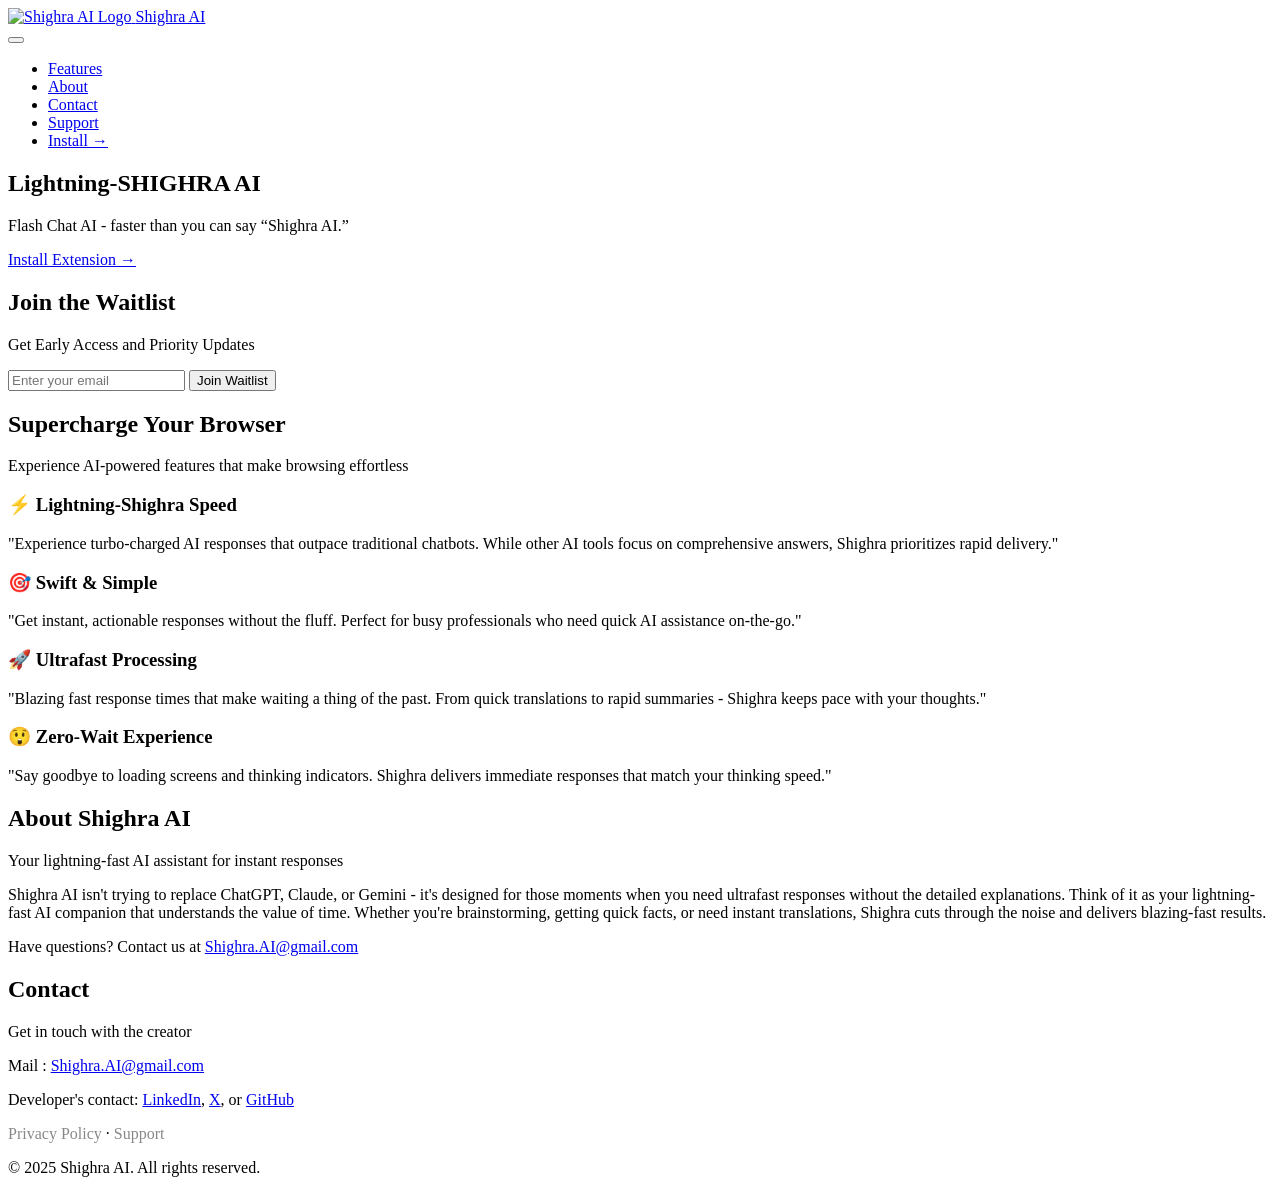
==== index.html @ c5c6eed0 "added support page" ====
<!DOCTYPE html>
<html lang="en">
<head>
    <meta charset="UTF-8">
    <meta name="viewport" content="width=device-width, initial-scale=1.0">
    <title>Shighra AI - Lightning Fast AI Browser Extension | Instant Summaries & Translation</title>
    <meta name="description" content="Get instant AI-powered summaries, translations, and answers while browsing. Shighra AI browser extension responds in 0.1s with 50K+ active users. Install free today!">
    <meta name="keywords" content="shighra, lightning fast AI, Shighra AI, ultrafast AI responses, instant AI replies, quick AI assistant, lightning-shighra, faster than ChatGPT, faster than Claude, faster than Gemini, speed AI chrome extension, rapid AI responses, swift AI tool, blazing fast AI, turbo AI assistant, Make in India AI, Indian AI innovation, make in India, Desi ai">
    <meta name="author" content="Shighra AI">
    <meta name="robots" content="index, follow">
    <link rel="canonical" href="https://kishorjena.github.io/Shighra-AI/">
    
    <!-- Open Graph / Facebook -->
    <meta property="og:type" content="website">
    <meta property="og:url" content="https://kishorjena.github.io/Shighra-AI">
    <meta property="og:title" content="Shighra AI - Lightning Fast AI Browser Extension">
    <meta property="og:description" content="Get instant AI-powered summaries, translations, and answers while browsing. Responds in 0.1s with 50K+ active users.">
    <meta property="og:image" content="https://www.shighraai.com/assets/logo/logo-circle-color-bg.png">
    <meta property="og:image:width" content="1200">
    <meta property="og:image:height" content="630">
    <meta property="og:site_name" content="Shighra AI">
    
    <!-- Twitter -->
    <meta name="twitter:card" content="summary_large_image">
    <meta name="twitter:url" content="https://kishorjena.github.io/Shighra-AI">
    <meta name="twitter:title" content="Shighra AI - Lightning Fast AI Browser Extension">
    <meta name="twitter:description" content="Get instant AI-powered summaries, translations, and answers while browsing. Responds in 0.1s with 50K+ active users.">
    <meta name="twitter:image" content="https://www.shighraai.com/assets/logo/logo-circle-color-bg.png">
    
    <!-- Favicon -->
    <link rel="icon" href="assets/logo-icon/icon48.png" sizes="48x48">
    <link rel="icon" href="assets/logo-icon/icon32.png" sizes="32x32">
    <link rel="icon" href="assets/logo-icon/icon16.png" sizes="16x16">
    <link rel="apple-touch-icon" href="assets/logo-icon/icon180.png">
    
    <!-- Preload and Fonts -->
    <link rel="preconnect" href="https://fonts.googleapis.com">
    <link rel="preconnect" href="https://fonts.gstatic.com" crossorigin>
    <link href="https://fonts.googleapis.com/css2?family=Inter:wght@400;500;600;700;800&display=swap" rel="stylesheet">
    
    <!-- Structured Data -->
    <script type="application/ld+json">
    {
      "@context": "https://schema.org",
      "@type": "SoftwareApplication",
      "name": "Shighra AI",
      "description": "Lightning-fast AI browser extension for instant summaries, translations, and intelligent browsing assistance",
      "applicationCategory": "BrowserExtension",
      "operatingSystem": "Chrome, Firefox, Edge",
      "offers": {
        "@type": "Offer",
        "price": "0",
        "priceCurrency": "INR"
      },
      "aggregateRating": {
        "@type": "AggregateRating",
        "ratingValue": "4.8",
        "ratingCount": "50000"
      },
      "author": {
        "@type": "Person",
        "name": "Kishor Jena",
        "url": "https://github.com/kishorjena"
      }
    }
    </script>
    
    <link rel="stylesheet" href="css/styles.css">
    <script defer src="js/main.js"></script>
    <link rel="sitemap" type="application/xml" title="Sitemap" href="/sitemap.xml">
</head>
<body>
    <header>
        <nav>
            <a href="index.html">
                <div class="logo">
                    <img src="assets/logo/logo-no-pad-white.svg" alt="Shighra AI Logo">
                    <span>Shighra AI</span>
                </div>
            </a>
            <button class="menu-toggle" aria-label="Toggle menu">
                <span></span>
                <span></span>
                <span></span>
            </button>
            <ul class="nav-links">
                <li><a href="#features">Features</a></li>
                <li><a href="#about">About</a></li>
                <li><a href="#contact">Contact</a></li>
                <li><a href="support.html">Support</a></li>
                <li><a href="https://chromewebstore.google.com/detail/shighraai/lefcbcmbhcpplfjbmedcmmgimbgehbia" class="install-button">Install <span>→</span></a></li>
            </ul>
        </nav>
    </header>

    <main>
        <section class="hero">
            <div class="hero-content">
                <h1>Lightning-<span class="accent-text">SHIGHRA</span> AI</h1>
                <p class="hero-subtitle">Flash Chat AI - faster than you can say “Shighra AI.”</p>
                <div class="hero-buttons">
                    <a href="https://chromewebstore.google.com/detail/shighraai/lefcbcmbhcpplfjbmedcmmgimbgehbia" class="cta-button">Install Extension <span class="button-icon">→</span></a>
                    <!-- <a href="#" class="cta-button playground-button"> <span class="button-icon">⚡</span></a> -->
                </div>

            </div>

        </section>

        <section id="waitlist" class="content-section">
            <div class="section-header">
                <h2>Join the Waitlist</h2>
                <p class="section-subtitle">Get Early Access and Priority Updates</p>
            </div>
            <form id="waitlist-form" class="waitlist-form">
                <input type="email" id="email" name="email" placeholder="Enter your email" required>
                <button type="submit" id="submit-button">Join Waitlist</button>
            </form>
            <p id="response-message"></p>
        </section>

        <section id="features" class="content-section">
            <div class="section-header">
                <h2>Supercharge Your Browser</h2>
                <p class="section-subtitle">Experience AI-powered features that make browsing effortless</p>
            </div>
            <div class="features-grid">
                <div class="feature-card">
                    <h3>⚡ Lightning-Shighra Speed</h3>
                    <p>"Experience turbo-charged AI responses that outpace traditional chatbots. While other AI tools focus on comprehensive answers, Shighra prioritizes rapid delivery."</p>
                </div>
                <div class="feature-card">
                    <h3>🎯 Swift & Simple</h3>
                    <p>"Get instant, actionable responses without the fluff. Perfect for busy professionals who need quick AI assistance on-the-go."</p>
                </div>
                <div class="feature-card">
                    <h3>🚀 Ultrafast Processing</h3>
                    <p>"Blazing fast response times that make waiting a thing of the past. From quick translations to rapid summaries - Shighra keeps pace with your thoughts."</p>
                </div>
                <div class="feature-card">
                    <h3>😲 Zero-Wait Experience</h3>
                    <p>"Say goodbye to loading screens and thinking indicators. Shighra delivers immediate responses that match your thinking speed."</p>
                </div>
            </div>
        </section>




        <section id="about" class="content-section">
            <div class="section-header">
                <h2>About Shighra AI</h2>
                <p class="section-subtitle">Your lightning-fast AI assistant for instant responses</p>
            </div>
            <div class="about-content">
                <p>
                    Shighra AI isn't trying to replace ChatGPT, Claude, or Gemini - it's designed for those moments when you need ultrafast responses without the detailed explanations. Think of it as your lightning-fast AI companion that understands the value of time. Whether you're brainstorming, getting quick facts, or need instant translations, Shighra cuts through the noise and delivers blazing-fast results.
                </p>
                <p>Have questions? Contact us at <a href="mailto:Shighra.AI@gmail.com">Shighra.AI@gmail.com</a></p> 
            </div>
        </section>

        <section id="contact" class="content-section">
            <div class="section-header">
                <h2>Contact</h2>
                <p class="section-subtitle">Get in touch with the creator</p>
            </div>
            
            
            <div class="developer-links">
                <p>Mail : <a href="mailto:Shighra.AI@gmail.com">Shighra.AI@gmail.com</a></p> 
                <p>Developer's contact: 
                    <a href="https://www.linkedin.com/in/kishorjena" target="_blank" rel="noopener noreferrer">LinkedIn</a>, 
                    <a href="https://x.com/kishorjena01" target="_blank" rel="noopener noreferrer">X</a>, or 
                    <a href="https://github.com/kishorjena" target="_blank" rel="noopener noreferrer">GitHub</a>
                </p>
            </div>
        </section>
    </main>

    <footer>
        <a href="privacy.html" style="text-decoration: none; color: #888;">Privacy Policy</a> · <a href="support.html" style="text-decoration: none; color: #888;">Support</a>
        <p>&copy; 2025 Shighra AI. All rights reserved.</p>
    </footer>
</body>
</html>
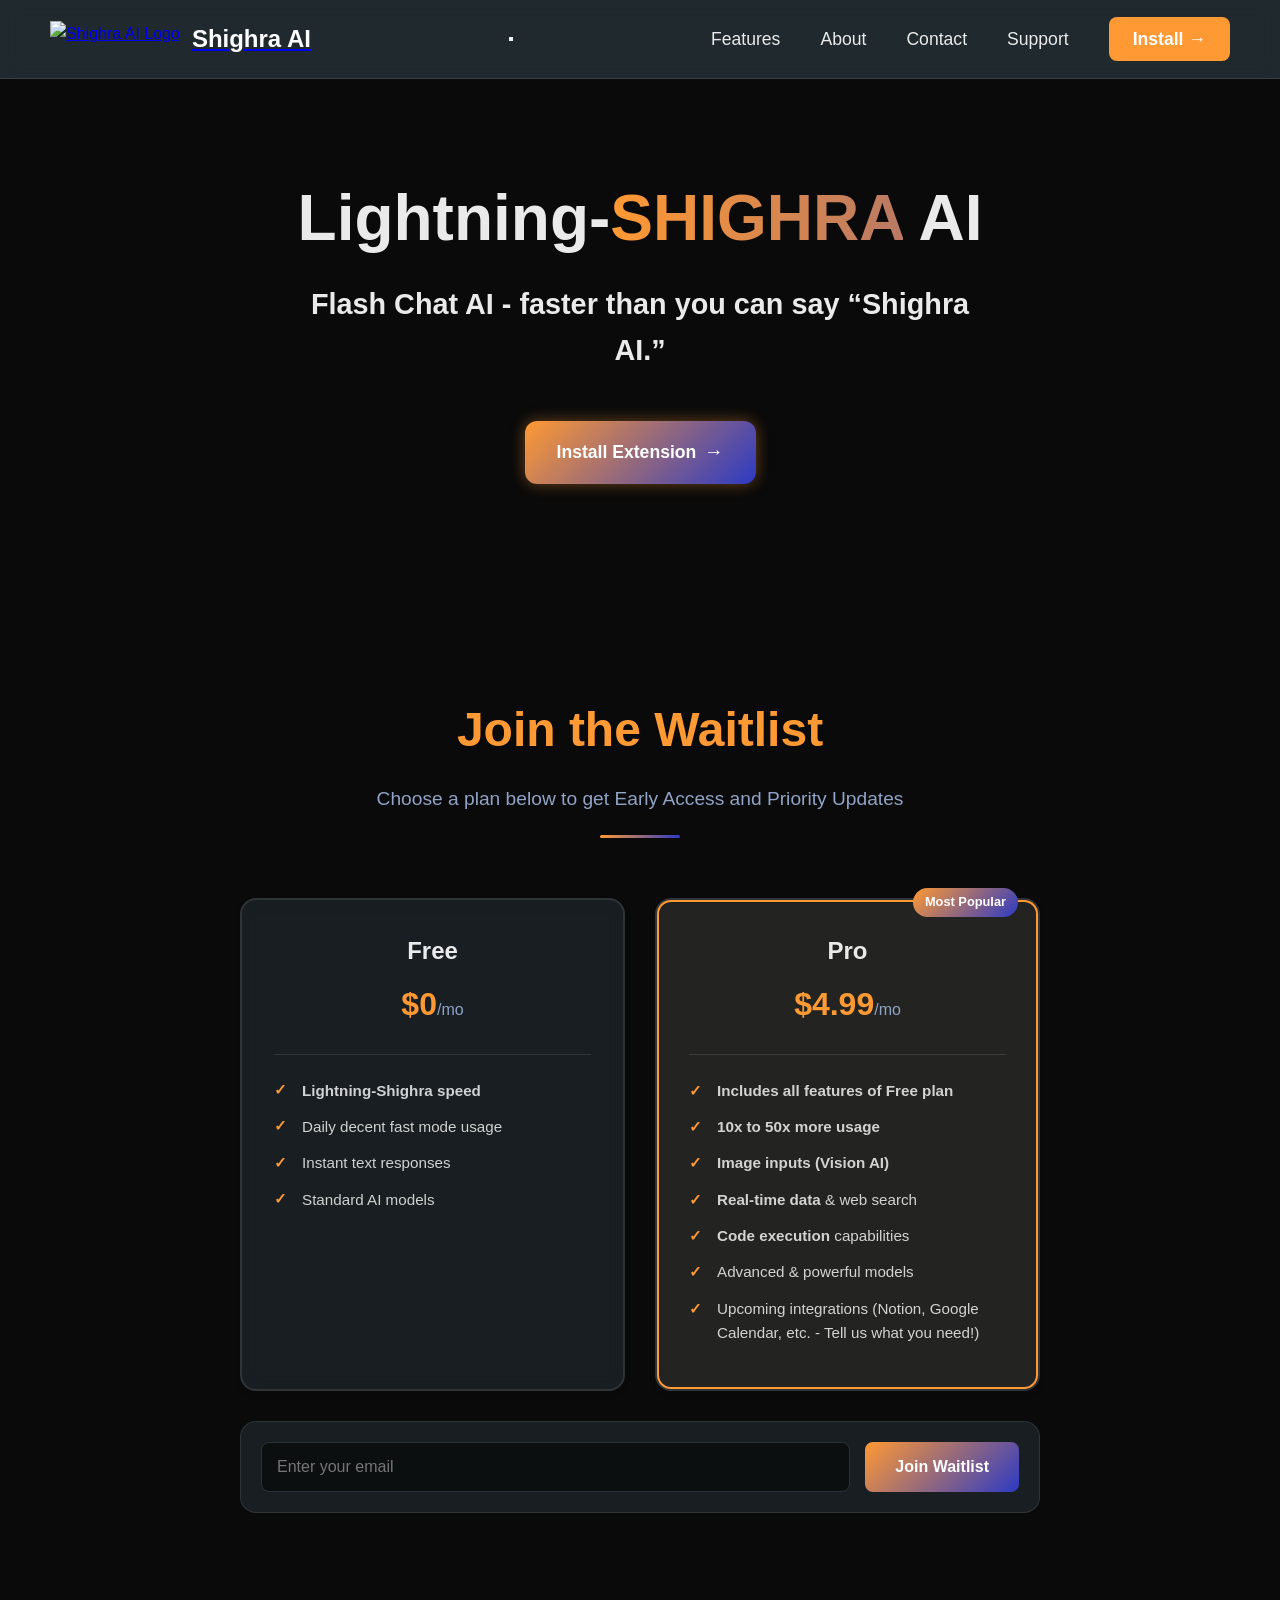
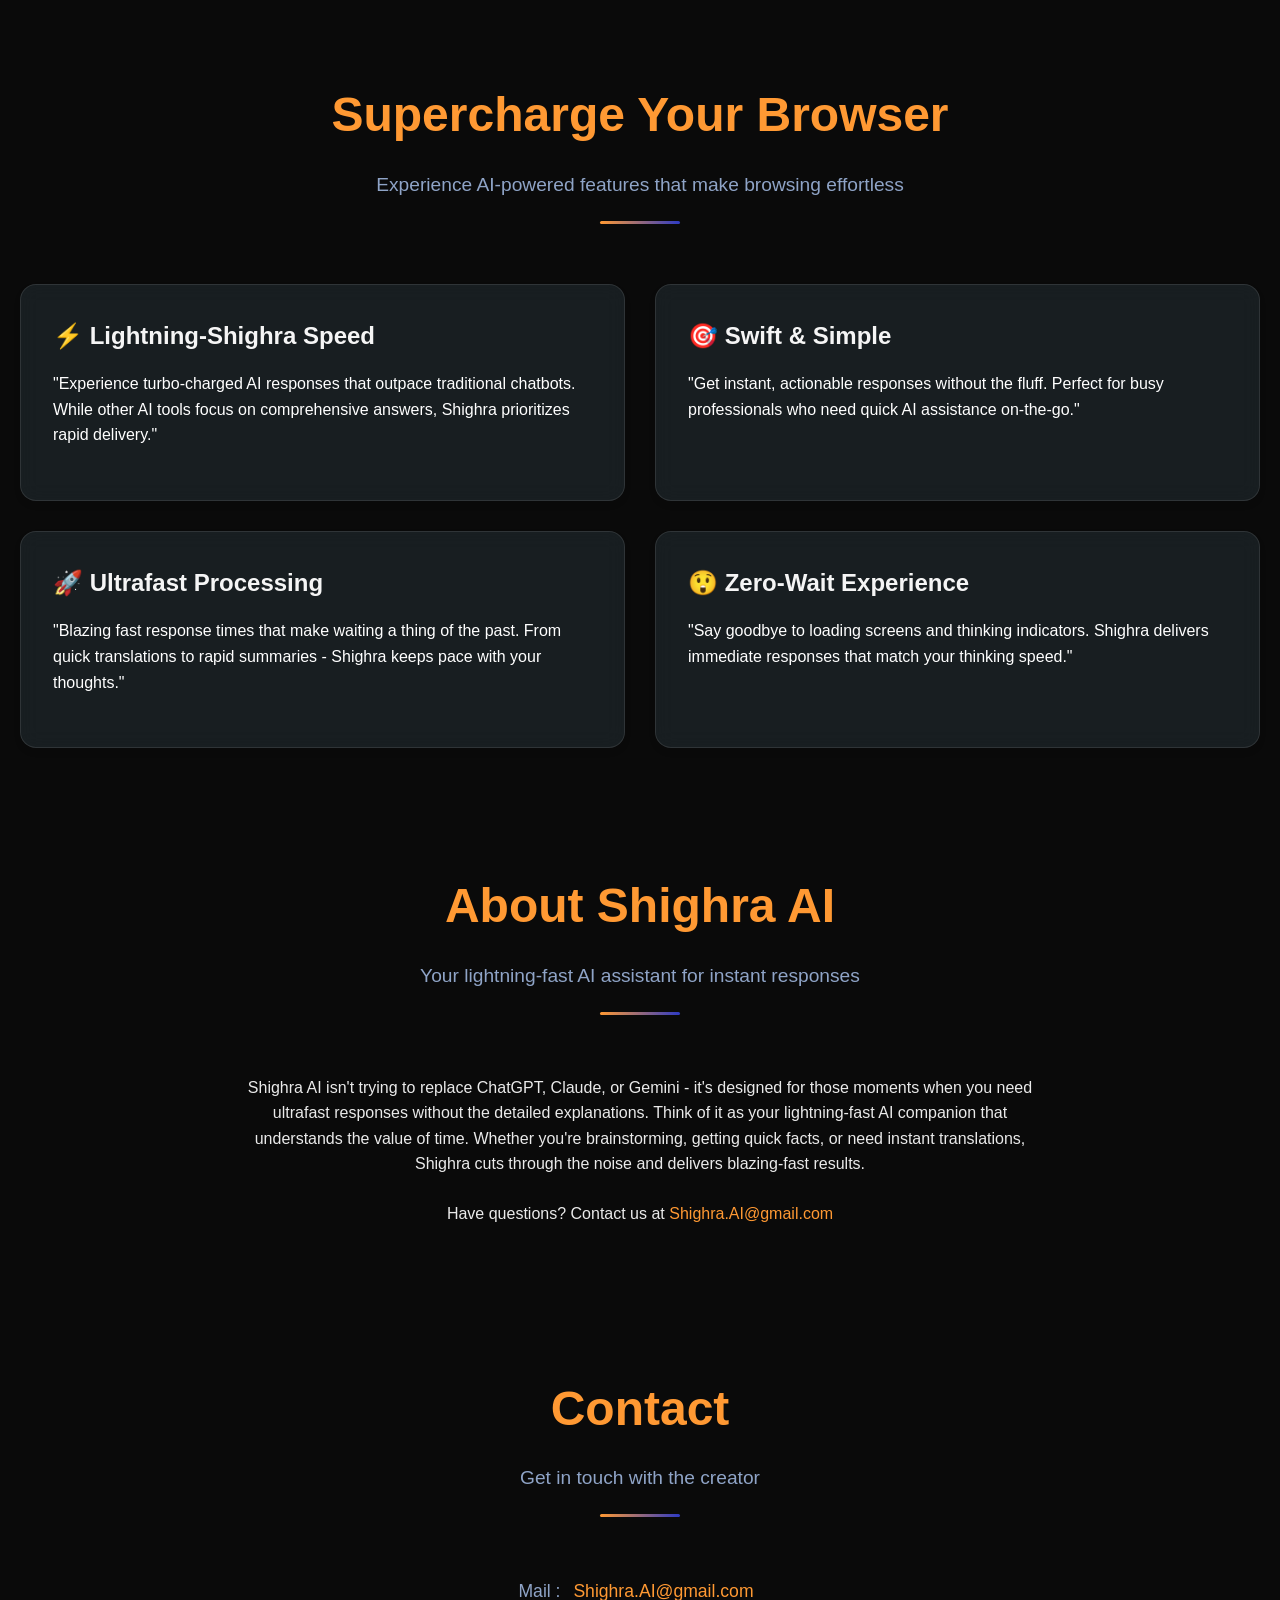
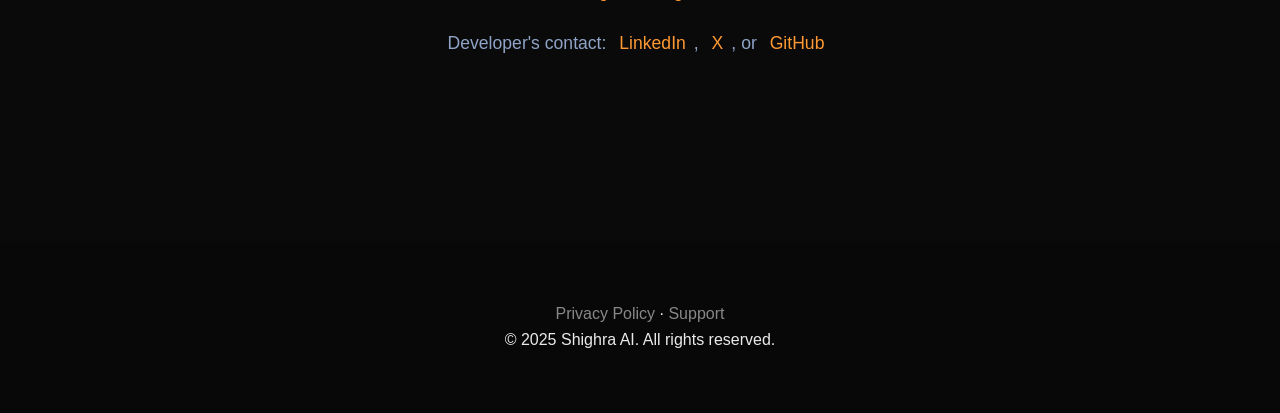
==== commit c031fbd0: "added plans" ====
--- a/index.html
+++ b/index.html
@@ -1,43 +1,48 @@
 <!DOCTYPE html>
 <html lang="en">
+
 <head>
     <meta charset="UTF-8">
     <meta name="viewport" content="width=device-width, initial-scale=1.0">
     <title>Shighra AI - Lightning Fast AI Browser Extension | Instant Summaries & Translation</title>
-    <meta name="description" content="Get instant AI-powered summaries, translations, and answers while browsing. Shighra AI browser extension responds in 0.1s with 50K+ active users. Install free today!">
-    <meta name="keywords" content="shighra, lightning fast AI, Shighra AI, ultrafast AI responses, instant AI replies, quick AI assistant, lightning-shighra, faster than ChatGPT, faster than Claude, faster than Gemini, speed AI chrome extension, rapid AI responses, swift AI tool, blazing fast AI, turbo AI assistant, Make in India AI, Indian AI innovation, make in India, Desi ai">
+    <meta name="description"
+        content="Get instant AI-powered summaries, translations, and answers while browsing. Shighra AI browser extension responds in 0.1s with 50K+ active users. Install free today!">
+    <meta name="keywords"
+        content="shighra, lightning fast AI, Shighra AI, ultrafast AI responses, instant AI replies, quick AI assistant, lightning-shighra, faster than ChatGPT, faster than Claude, faster than Gemini, speed AI chrome extension, rapid AI responses, swift AI tool, blazing fast AI, turbo AI assistant, Make in India AI, Indian AI innovation, make in India, Desi ai">
     <meta name="author" content="Shighra AI">
     <meta name="robots" content="index, follow">
-    <link rel="canonical" href="https://kishorjena.github.io/Shighra-AI/">
-    
+    <link rel="canonical" href="https://shighraai.github.io/">
+
     <!-- Open Graph / Facebook -->
     <meta property="og:type" content="website">
-    <meta property="og:url" content="https://kishorjena.github.io/Shighra-AI">
+    <meta property="og:url" content="https://shighraai.github.io">
     <meta property="og:title" content="Shighra AI - Lightning Fast AI Browser Extension">
-    <meta property="og:description" content="Get instant AI-powered summaries, translations, and answers while browsing. Responds in 0.1s with 50K+ active users.">
+    <meta property="og:description"
+        content="Get instant AI-powered summaries, translations, and answers while browsing. Responds in 0.1s with 50K+ active users.">
     <meta property="og:image" content="https://www.shighraai.com/assets/logo/logo-circle-color-bg.png">
     <meta property="og:image:width" content="1200">
     <meta property="og:image:height" content="630">
     <meta property="og:site_name" content="Shighra AI">
-    
+
     <!-- Twitter -->
     <meta name="twitter:card" content="summary_large_image">
-    <meta name="twitter:url" content="https://kishorjena.github.io/Shighra-AI">
+    <meta name="twitter:url" content="https://shighraai.github.io">
     <meta name="twitter:title" content="Shighra AI - Lightning Fast AI Browser Extension">
-    <meta name="twitter:description" content="Get instant AI-powered summaries, translations, and answers while browsing. Responds in 0.1s with 50K+ active users.">
+    <meta name="twitter:description"
+        content="Get instant AI-powered summaries, translations, and answers while browsing. Responds in 0.1s with 50K+ active users.">
     <meta name="twitter:image" content="https://www.shighraai.com/assets/logo/logo-circle-color-bg.png">
-    
+
     <!-- Favicon -->
     <link rel="icon" href="assets/logo-icon/icon48.png" sizes="48x48">
     <link rel="icon" href="assets/logo-icon/icon32.png" sizes="32x32">
     <link rel="icon" href="assets/logo-icon/icon16.png" sizes="16x16">
     <link rel="apple-touch-icon" href="assets/logo-icon/icon180.png">
-    
+
     <!-- Preload and Fonts -->
     <link rel="preconnect" href="https://fonts.googleapis.com">
     <link rel="preconnect" href="https://fonts.gstatic.com" crossorigin>
     <link href="https://fonts.googleapis.com/css2?family=Inter:wght@400;500;600;700;800&display=swap" rel="stylesheet">
-    
+
     <!-- Structured Data -->
     <script type="application/ld+json">
     {
@@ -64,11 +69,12 @@
       }
     }
     </script>
-    
+
     <link rel="stylesheet" href="css/styles.css">
     <script defer src="js/main.js"></script>
     <link rel="sitemap" type="application/xml" title="Sitemap" href="/sitemap.xml">
 </head>
+
 <body>
     <header>
         <nav>
@@ -88,7 +94,8 @@
                 <li><a href="#about">About</a></li>
                 <li><a href="#contact">Contact</a></li>
                 <li><a href="support.html">Support</a></li>
-                <li><a href="https://chromewebstore.google.com/detail/shighraai/lefcbcmbhcpplfjbmedcmmgimbgehbia" class="install-button">Install <span>→</span></a></li>
+                <li><a href="https://chromewebstore.google.com/detail/shighraai/lefcbcmbhcpplfjbmedcmmgimbgehbia"
+                        class="install-button">Install <span>→</span></a></li>
             </ul>
         </nav>
     </header>
@@ -99,7 +106,8 @@
                 <h1>Lightning-<span class="accent-text">SHIGHRA</span> AI</h1>
                 <p class="hero-subtitle">Flash Chat AI - faster than you can say “Shighra AI.”</p>
                 <div class="hero-buttons">
-                    <a href="https://chromewebstore.google.com/detail/shighraai/lefcbcmbhcpplfjbmedcmmgimbgehbia" class="cta-button">Install Extension <span class="button-icon">→</span></a>
+                    <a href="https://chromewebstore.google.com/detail/shighraai/lefcbcmbhcpplfjbmedcmmgimbgehbia"
+                        class="cta-button">Install Extension <span class="button-icon">→</span></a>
                     <!-- <a href="#" class="cta-button playground-button"> <span class="button-icon">⚡</span></a> -->
                 </div>
 
@@ -110,11 +118,54 @@
         <section id="waitlist" class="content-section">
             <div class="section-header">
                 <h2>Join the Waitlist</h2>
-                <p class="section-subtitle">Get Early Access and Priority Updates</p>
-            </div>
-            <form id="waitlist-form" class="waitlist-form">
-                <input type="email" id="email" name="email" placeholder="Enter your email" required>
-                <button type="submit" id="submit-button">Join Waitlist</button>
+                <p class="section-subtitle">Choose a plan below to get Early Access and Priority Updates</p>
+            </div>
+
+            <form id="waitlist-form" class="waitlist-form-container">
+                <div class="plans-grid">
+                    <!-- Free Plan -->
+                    <label class="plan-card">
+                        <input type="radio" name="plan" value="Free" required>
+                        <div class="plan-content">
+                            <div class="plan-header">
+                                <h3>Free</h3>
+                                <div class="plan-price">$0<span>/mo</span></div>
+                            </div>
+                            <ul class="plan-features">
+                                <li><strong>Lightning-Shighra speed</strong></li>
+                                <li>Daily decent fast mode usage</li>
+                                <li>Instant text responses</li>
+                                <li>Standard AI models</li>
+                            </ul>
+                        </div>
+                    </label>
+
+                    <!-- Pro Plan -->
+                    <label class="plan-card pro-plan">
+                        <div class="plan-badge">Most Popular</div>
+                        <input type="radio" name="plan" value="Pro" required checked>
+                        <div class="plan-content">
+                            <div class="plan-header">
+                                <h3>Pro</h3>
+                                <div class="plan-price">$4.99<span>/mo</span></div>
+                            </div>
+                            <ul class="plan-features">
+                                <li><strong>Includes all features of Free plan</strong></li>
+                                <li><strong>10x to 50x more usage</strong></li>
+                                <li><strong>Image inputs (Vision AI)</strong></li>
+                                <li><strong>Real-time data</strong> & web search</li>
+                                <li><strong>Code execution</strong> capabilities</li>
+                                <li>Advanced & powerful models</li>
+                                <li>Upcoming integrations (Notion, Google Calendar, etc. - Tell us what you need!)</li>
+                            </ul>
+                        </div>
+                    </label>
+                </div>
+
+                <div class="waitlist-input-group">
+                    <input type="email" id="email" name="email" placeholder="Enter your email" required>
+                    <button type="submit" id="submit-button">Join Waitlist</button>
+                </div>
             </form>
             <p id="response-message"></p>
         </section>
@@ -127,19 +178,23 @@
             <div class="features-grid">
                 <div class="feature-card">
                     <h3>⚡ Lightning-Shighra Speed</h3>
-                    <p>"Experience turbo-charged AI responses that outpace traditional chatbots. While other AI tools focus on comprehensive answers, Shighra prioritizes rapid delivery."</p>
+                    <p>"Experience turbo-charged AI responses that outpace traditional chatbots. While other AI tools
+                        focus on comprehensive answers, Shighra prioritizes rapid delivery."</p>
                 </div>
                 <div class="feature-card">
                     <h3>🎯 Swift & Simple</h3>
-                    <p>"Get instant, actionable responses without the fluff. Perfect for busy professionals who need quick AI assistance on-the-go."</p>
+                    <p>"Get instant, actionable responses without the fluff. Perfect for busy professionals who need
+                        quick AI assistance on-the-go."</p>
                 </div>
                 <div class="feature-card">
                     <h3>🚀 Ultrafast Processing</h3>
-                    <p>"Blazing fast response times that make waiting a thing of the past. From quick translations to rapid summaries - Shighra keeps pace with your thoughts."</p>
+                    <p>"Blazing fast response times that make waiting a thing of the past. From quick translations to
+                        rapid summaries - Shighra keeps pace with your thoughts."</p>
                 </div>
                 <div class="feature-card">
                     <h3>😲 Zero-Wait Experience</h3>
-                    <p>"Say goodbye to loading screens and thinking indicators. Shighra delivers immediate responses that match your thinking speed."</p>
+                    <p>"Say goodbye to loading screens and thinking indicators. Shighra delivers immediate responses
+                        that match your thinking speed."</p>
                 </div>
             </div>
         </section>
@@ -154,9 +209,12 @@
             </div>
             <div class="about-content">
                 <p>
-                    Shighra AI isn't trying to replace ChatGPT, Claude, or Gemini - it's designed for those moments when you need ultrafast responses without the detailed explanations. Think of it as your lightning-fast AI companion that understands the value of time. Whether you're brainstorming, getting quick facts, or need instant translations, Shighra cuts through the noise and delivers blazing-fast results.
+                    Shighra AI isn't trying to replace ChatGPT, Claude, or Gemini - it's designed for those moments when
+                    you need ultrafast responses without the detailed explanations. Think of it as your lightning-fast
+                    AI companion that understands the value of time. Whether you're brainstorming, getting quick facts,
+                    or need instant translations, Shighra cuts through the noise and delivers blazing-fast results.
                 </p>
-                <p>Have questions? Contact us at <a href="mailto:Shighra.AI@gmail.com">Shighra.AI@gmail.com</a></p> 
+                <p>Have questions? Contact us at <a href="mailto:Shighra.AI@gmail.com">Shighra.AI@gmail.com</a></p>
             </div>
         </section>
 
@@ -165,13 +223,14 @@
                 <h2>Contact</h2>
                 <p class="section-subtitle">Get in touch with the creator</p>
             </div>
-            
-            
+
+
             <div class="developer-links">
-                <p>Mail : <a href="mailto:Shighra.AI@gmail.com">Shighra.AI@gmail.com</a></p> 
-                <p>Developer's contact: 
-                    <a href="https://www.linkedin.com/in/kishorjena" target="_blank" rel="noopener noreferrer">LinkedIn</a>, 
-                    <a href="https://x.com/kishorjena01" target="_blank" rel="noopener noreferrer">X</a>, or 
+                <p>Mail : <a href="mailto:Shighra.AI@gmail.com">Shighra.AI@gmail.com</a></p>
+                <p>Developer's contact:
+                    <a href="https://www.linkedin.com/in/kishorjena" target="_blank"
+                        rel="noopener noreferrer">LinkedIn</a>,
+                    <a href="https://x.com/kishorjena01" target="_blank" rel="noopener noreferrer">X</a>, or
                     <a href="https://github.com/kishorjena" target="_blank" rel="noopener noreferrer">GitHub</a>
                 </p>
             </div>
@@ -179,9 +238,10 @@
     </main>
 
     <footer>
-        <a href="privacy.html" style="text-decoration: none; color: #888;">Privacy Policy</a> · <a href="support.html" style="text-decoration: none; color: #888;">Support</a>
+        <a href="privacy.html" style="text-decoration: none; color: #888;">Privacy Policy</a> · <a href="support.html"
+            style="text-decoration: none; color: #888;">Support</a>
         <p>&copy; 2025 Shighra AI. All rights reserved.</p>
     </footer>
 </body>
-</html>
-
+
+</html>
--- a/css/styles.css
+++ b/css/styles.css
@@ -0,0 +1,748 @@
+:root {
+    --primary: #FF9933;
+    --background: #0A0A0A;
+    --surface: #263238;
+    --text: #EAEAEA;
+    --secondary: #8FA4C7;
+    --accent-dawn: #647693;
+    --accent-mist: #2d3ac4;
+    --black: #000000;
+    --white: #FFFFFF;
+    --card-bg: rgba(38, 50, 56, 0.5);
+}
+
+* {
+    box-sizing: border-box;
+    margin: 0;
+    padding: 0;
+}
+
+html {
+    scroll-behavior: smooth;
+}
+
+body {
+    background-color: var(--background);
+    color: var(--text);
+    font-family: 'Inter', -apple-system, BlinkMacSystemFont, 'Segoe UI', Roboto, sans-serif;
+    margin: 0;
+    padding-top: 80px;
+    line-height: 1.6;
+}
+
+header {
+    position: fixed;
+    top: 0;
+    left: 0;
+    width: 100%;
+    padding: 20px 50px;
+    background-color: rgba(38, 50, 56, 0.8);
+    backdrop-filter: blur(10px);
+    z-index: 1000;
+    border-bottom: 1px solid rgba(255, 255, 255, 0.1);
+}
+
+nav {
+    display: flex;
+    justify-content: space-between;
+    align-items: center;
+    max-width: 1400px;
+    margin: 0 auto;
+}
+
+.logo {
+    display: flex;
+    align-items: center;
+    gap: 12px;
+}
+
+.logo img {
+    height: 36px;
+    transition: transform 0.3s ease;
+}
+
+.logo:hover img {
+    transform: scale(1.05);
+}
+
+.logo span {
+    font-size: 1.5rem;
+    font-weight: 700;
+    color: var(--white);
+}
+
+.nav-links {
+    list-style: none;
+    display: flex;
+    gap: 40px;
+    align-items: center;
+}
+
+.nav-links a {
+    color: var(--text);
+    text-decoration: none;
+    font-weight: 500;
+    transition: color 0.3s ease;
+    font-size: 1.1rem;
+}
+
+.nav-links a:hover {
+    color: var(--primary);
+}
+
+.install-button {
+    background: var(--primary);
+    padding: 12px 24px;
+    border-radius: 8px;
+    color: var(--white) !important;
+    font-weight: 600 !important;
+    transition: transform 0.3s ease !important;
+}
+
+.install-button:hover {
+    transform: translateY(-2px);
+}
+
+main {
+    min-height: 100vh;
+}
+
+.hero {
+    max-width: 1000px;
+    margin: 0 auto;
+    padding: 100px 20px;
+    display: flex;
+    flex-direction: column;
+    align-items: center;
+    gap: 60px;
+}
+
+.hero-content {
+    text-align: center;
+    display: flex;
+    flex-direction: column;
+    align-items: center;
+}
+
+.hero h1 {
+    font-size: 4rem;
+    font-weight: 800;
+    line-height: 1.2;
+    margin-bottom: 24px;
+}
+
+.accent-text {
+    background: linear-gradient(270deg, var(--primary), var(--accent-mist), var(--primary));
+    background-size: 600% 600%;
+    -webkit-background-clip: text;
+    background-clip: text;
+    -webkit-text-fill-color: transparent;
+    animation: gradientShift 6s ease infinite;
+}
+
+@keyframes gradientShift {
+    0% {
+        background-position: 0% 50%;
+    }
+
+    50% {
+        background-position: 100% 50%;
+    }
+
+    100% {
+        background-position: 0% 50%;
+    }
+}
+
+.hero-subtitle {
+    font-size: 1.8rem;
+    margin-bottom: 48px;
+    color: var(--text);
+    font-weight: 600;
+    max-width: 700px;
+}
+
+.hero-buttons {
+    display: flex;
+    gap: 20px;
+    margin-bottom: 48px;
+    justify-content: center;
+}
+
+.cta-button {
+    background: linear-gradient(135deg, var(--primary), var(--accent-mist));
+    color: var(--white);
+    padding: 16px 32px;
+    text-decoration: none;
+    border-radius: 12px;
+    font-weight: 600;
+    font-size: 1.1rem;
+    transition: transform 0.3s ease, box-shadow 0.3s ease;
+    display: inline-flex;
+    align-items: center;
+    gap: 8px;
+    box-shadow: 0 0 15px rgba(255, 153, 51, 0.4);
+}
+
+.button-icon {
+    font-size: 1.2rem;
+}
+
+.playground-button {
+    background: transparent;
+    border: 2px solid var(--primary);
+    color: var(--primary);
+}
+
+.cta-button:hover {
+    transform: translateY(-3px) scale(1.03);
+    box-shadow: 0 0 25px rgba(255, 153, 51, 0.6);
+}
+
+.hero-stats {
+    display: grid;
+    grid-template-columns: repeat(3, 1fr);
+    gap: 30px;
+}
+
+.stat {
+    display: flex;
+    flex-direction: column;
+    gap: 8px;
+}
+
+.stat-number {
+    font-size: 2rem;
+    font-weight: 700;
+    color: var(--primary);
+}
+
+.stat-label {
+    font-size: 1rem;
+    color: var(--secondary);
+}
+
+.hero-image {
+    position: relative;
+}
+
+.hero-image {
+    /* Placeholder styles for future image/gif */
+    width: 100%;
+    max-width: 800px;
+    margin: 0 auto;
+    min-height: 200px;
+    display: flex;
+    align-items: center;
+    justify-content: center;
+}
+
+.content-section {
+    padding: 60px 20px;
+    max-width: 1400px;
+    margin: 0 auto;
+}
+
+.section-header {
+    text-align: center;
+    margin-bottom: 60px;
+    position: relative;
+}
+
+.section-header::after {
+    content: '';
+    display: block;
+    width: 80px;
+    height: 3px;
+    margin: 20px auto 0;
+    background: linear-gradient(90deg, var(--primary), var(--accent-mist));
+    border-radius: 3px;
+}
+
+.section-header h2 {
+    font-size: 3rem;
+    font-weight: 700;
+    margin-bottom: 16px;
+    color: var(--primary);
+}
+
+.section-subtitle {
+    font-size: 1.2rem;
+    color: var(--secondary);
+    max-width: 600px;
+    margin: 0 auto;
+}
+
+.features-grid {
+    display: grid;
+    grid-template-columns: repeat(auto-fit, minmax(300px, 1fr));
+    gap: 30px;
+}
+
+@media (min-width: 768px) {
+    .features-grid {
+        grid-template-columns: repeat(2, 1fr);
+    }
+}
+
+.feature-card {
+    background: var(--card-bg);
+    padding: 32px;
+    border-radius: 16px;
+    border: 1px solid rgba(255, 255, 255, 0.1);
+    transition: transform 0.4s ease, box-shadow 0.4s ease;
+    position: relative;
+    overflow: hidden;
+    box-shadow: 0 4px 6px rgba(0, 0, 0, 0.1);
+    backdrop-filter: blur(10px);
+}
+
+.feature-card::before {
+    content: '';
+    position: absolute;
+    top: 0;
+    left: 0;
+    right: 0;
+    height: 1px;
+    background: linear-gradient(90deg, transparent, var(--primary), transparent);
+    opacity: 0;
+    transition: opacity 0.3s ease;
+}
+
+.feature-card:hover {
+    transform: translateY(-5px) rotate3d(1, 1, 0, 3deg);
+    box-shadow: 0 8px 30px rgba(0, 0, 0, 0.2);
+}
+
+.feature-card:hover::before {
+    opacity: 1;
+}
+
+.feature-card h3 {
+    font-size: 1.5rem;
+    margin-bottom: 16px;
+    color: #F5F5F5;
+}
+
+.feature-card p {
+    color: #FFFFFF;
+    margin-bottom: 20px;
+    line-height: 1.6;
+}
+
+.about-content {
+    max-width: 800px;
+    margin: 0 auto;
+    text-align: center;
+}
+
+.about-content p {
+    margin-bottom: 24px;
+}
+
+.about-content a {
+    color: var(--primary);
+    text-decoration: none;
+    transition: color 0.3s ease;
+}
+
+.about-content a:hover {
+    color: var(--accent-mist);
+}
+
+.developer-links {
+    max-width: 800px;
+    margin: 0 auto;
+    text-align: center;
+}
+
+.developer-links p {
+    margin-bottom: 24px;
+    font-size: 1.1rem;
+    color: var(--secondary);
+}
+
+.developer-links a {
+    color: var(--primary);
+    text-decoration: none;
+    transition: color 0.3s ease;
+    margin: 0 8px;
+}
+
+.developer-links a:hover {
+    text-decoration: underline;
+    color: var(--white);
+}
+
+footer {
+    padding: 60px 20px;
+    text-align: center;
+    background: rgba(0, 0, 0, 0.2);
+    margin-top: 100px;
+}
+
+.social-links {
+    display: flex;
+    justify-content: center;
+    gap: 20px;
+    margin-bottom: 24px;
+}
+
+.social-links a {
+    display: flex;
+    align-items: center;
+    justify-content: center;
+    width: 40px;
+    height: 40px;
+    background: var(--card-bg);
+    border-radius: 50%;
+    transition: transform 0.3s ease;
+}
+
+.social-links img {
+    height: 20px;
+    width: 20px;
+    filter: brightness(0) invert(1);
+    opacity: 0.8;
+}
+
+.social-links a:hover {
+    transform: translateY(-3px);
+}
+
+/* Newbie Features Section */
+.newbie-features {
+    margin-top: 80px;
+}
+
+.newbie-features .section-header {
+    margin-bottom: 40px;
+}
+
+.newbie-features .section-header h3 {
+    font-size: 2.2rem;
+    font-weight: 700;
+    margin-bottom: 16px;
+    background: linear-gradient(135deg, var(--primary), var(--accent-mist));
+    -webkit-background-clip: text;
+    background-clip: text;
+    -webkit-text-fill-color: transparent;
+}
+
+.newbie-features-grid {
+    display: grid;
+    grid-template-columns: repeat(auto-fit, minmax(250px, 1fr));
+    gap: 25px;
+}
+
+.newbie-features .feature-card {
+    padding: 24px;
+}
+
+.newbie-features .feature-card h4 {
+    font-size: 1.3rem;
+    margin-bottom: 12px;
+    color: var(--primary);
+}
+
+.newbie-features .feature-card p {
+    font-size: 0.95rem;
+    color: var(--text);
+    opacity: 0.9;
+}
+
+/* Responsive Design */
+@media (max-width: 1024px) {
+    .hero h1 {
+        font-size: 3rem;
+    }
+}
+
+@media (max-width: 768px) {
+    header {
+        padding: 20px;
+    }
+
+    .nav-links {
+        display: none;
+        position: fixed;
+        top: 80px;
+        left: 0;
+        width: 100%;
+        background: var(--surface);
+        padding: 20px;
+        flex-direction: column;
+        gap: 20px;
+        border-bottom: 1px solid rgba(255, 255, 255, 0.1);
+    }
+
+    .nav-links.active {
+        display: flex;
+    }
+
+    .menu-toggle {
+        display: block;
+        background: none;
+        border: none;
+        cursor: pointer;
+        padding: 10px;
+        z-index: 1000;
+    }
+
+    .menu-toggle span {
+        display: block;
+        width: 25px;
+        height: 2px;
+        background-color: var(--white);
+        margin: 5px 0;
+        transition: all 0.3s ease;
+    }
+
+    .menu-toggle.active span:nth-child(1) {
+        transform: rotate(45deg) translate(5px, 5px);
+    }
+
+    .menu-toggle.active span:nth-child(2) {
+        opacity: 0;
+    }
+
+    .menu-toggle.active span:nth-child(3) {
+        transform: rotate(-45deg) translate(7px, -7px);
+    }
+
+    .hero h1 {
+        font-size: 2.5rem;
+    }
+
+    .hero-subtitle {
+        font-size: 1.4rem;
+    }
+
+    .hero-buttons {
+        flex-direction: column;
+    }
+
+    .section-header h2 {
+        font-size: 2.5rem;
+    }
+
+    .newbie-features .section-header h3 {
+        font-size: 1.8rem;
+    }
+
+    .newbie-features-grid {
+        grid-template-columns: 1fr;
+    }
+}
+
+/* Reveal Animations */
+.feature-card,
+.hero-content,
+.section-header {
+    opacity: 0;
+    transform: translateY(20px);
+    transition: opacity 0.6s ease, transform 0.6s ease;
+}
+
+.feature-card.revealed,
+.hero-content.revealed,
+.section-header.revealed {
+    opacity: 1;
+    transform: translateY(0);
+}
+
+.feature-card:nth-child(1).revealed {
+    transition-delay: 0.1s;
+}
+
+.feature-card:nth-child(2).revealed {
+    transition-delay: 0.3s;
+}
+
+.feature-card:nth-child(3).revealed {
+    transition-delay: 0.5s;
+}
+
+/* Loading animation for hero */
+.hero-content {
+    animation: fadeInUp 1s ease forwards;
+}
+
+@keyframes fadeInUp {
+    from {
+        opacity: 0;
+        transform: translateY(20px);
+    }
+
+    to {
+        opacity: 1;
+        transform: translateY(0);
+    }
+}
+
+/* Waitlist Plans */
+.waitlist-form-container {
+    display: flex;
+    flex-direction: column;
+    align-items: center;
+    gap: 30px;
+    margin-bottom: 20px;
+}
+
+.plans-grid {
+    display: grid;
+    grid-template-columns: repeat(auto-fit, minmax(300px, 1fr));
+    gap: 30px;
+    width: 100%;
+    max-width: 800px;
+}
+
+.plan-card {
+    position: relative;
+    cursor: pointer;
+    background: var(--card-bg);
+    border: 2px solid rgba(255, 255, 255, 0.1);
+    border-radius: 16px;
+    transition: all 0.3s ease;
+    display: block;
+    box-shadow: 0 4px 6px rgba(0, 0, 0, 0.1);
+    backdrop-filter: blur(10px);
+}
+
+.plan-card:hover {
+    transform: translateY(-5px);
+    border-color: rgba(255, 255, 255, 0.3);
+}
+
+.plan-card input[type="radio"] {
+    position: absolute;
+    opacity: 0;
+    cursor: pointer;
+}
+
+.plan-card input[type="radio"]:checked+.plan-content {
+    background: rgba(255, 153, 51, 0.05);
+    box-shadow: inset 0 0 0 2px var(--primary);
+    border-radius: 14px;
+}
+
+.plan-content {
+    padding: 32px;
+    height: 100%;
+    border-radius: 14px;
+    transition: all 0.3s ease;
+}
+
+.plan-badge {
+    position: absolute;
+    top: -12px;
+    right: 20px;
+    background: linear-gradient(135deg, var(--primary), var(--accent-mist));
+    color: var(--white);
+    padding: 4px 12px;
+    border-radius: 20px;
+    font-size: 0.8rem;
+    font-weight: 700;
+    z-index: 10;
+}
+
+.plan-header {
+    text-align: center;
+    margin-bottom: 24px;
+    padding-bottom: 24px;
+    border-bottom: 1px solid rgba(255, 255, 255, 0.1);
+}
+
+.plan-header h3 {
+    font-size: 1.5rem;
+    color: var(--text);
+    margin-bottom: 8px;
+}
+
+.plan-price {
+    font-size: 2rem;
+    font-weight: 700;
+    color: var(--primary);
+}
+
+.plan-price span {
+    font-size: 1rem;
+    color: var(--secondary);
+    font-weight: 400;
+}
+
+.plan-features {
+    list-style: none;
+    margin: 0;
+    padding: 0;
+}
+
+.plan-features li {
+    position: relative;
+    padding-left: 28px;
+    margin-bottom: 12px;
+    color: rgba(255, 255, 255, 0.8);
+    font-size: 0.95rem;
+}
+
+.plan-features li::before {
+    content: '✓';
+    position: absolute;
+    left: 0;
+    color: var(--primary);
+    font-weight: bold;
+}
+
+.waitlist-input-group {
+    display: flex;
+    flex-wrap: wrap;
+    justify-content: center;
+    gap: 15px;
+    width: 100%;
+    max-width: 800px;
+    background: var(--card-bg);
+    padding: 20px;
+    border-radius: 16px;
+    border: 1px solid rgba(255, 255, 255, 0.1);
+}
+
+.waitlist-input-group input {
+    flex: 1 1 250px;
+    padding: 15px;
+    border-radius: 8px;
+    border: 1px solid var(--surface);
+    background-color: rgba(0, 0, 0, 0.5);
+    color: var(--text);
+    font-size: 1rem;
+}
+
+.waitlist-input-group input:focus {
+    outline: none;
+    border-color: var(--primary);
+}
+
+.waitlist-input-group button {
+    padding: 15px 30px;
+    border-radius: 8px;
+    border: none;
+    background: linear-gradient(135deg, var(--primary), var(--accent-mist));
+    color: var(--white);
+    font-size: 1rem;
+    font-weight: 600;
+    cursor: pointer;
+    transition: transform 0.3s ease, box-shadow 0.3s ease;
+    white-space: nowrap;
+}
+
+.waitlist-input-group button:hover {
+    transform: translateY(-2px);
+    box-shadow: 0 4px 15px rgba(255, 153, 51, 0.4);
+}
+
+#response-message {
+    text-align: center;
+    min-height: 24px;
+    color: var(--primary);
+}
+
+/* End of styles */
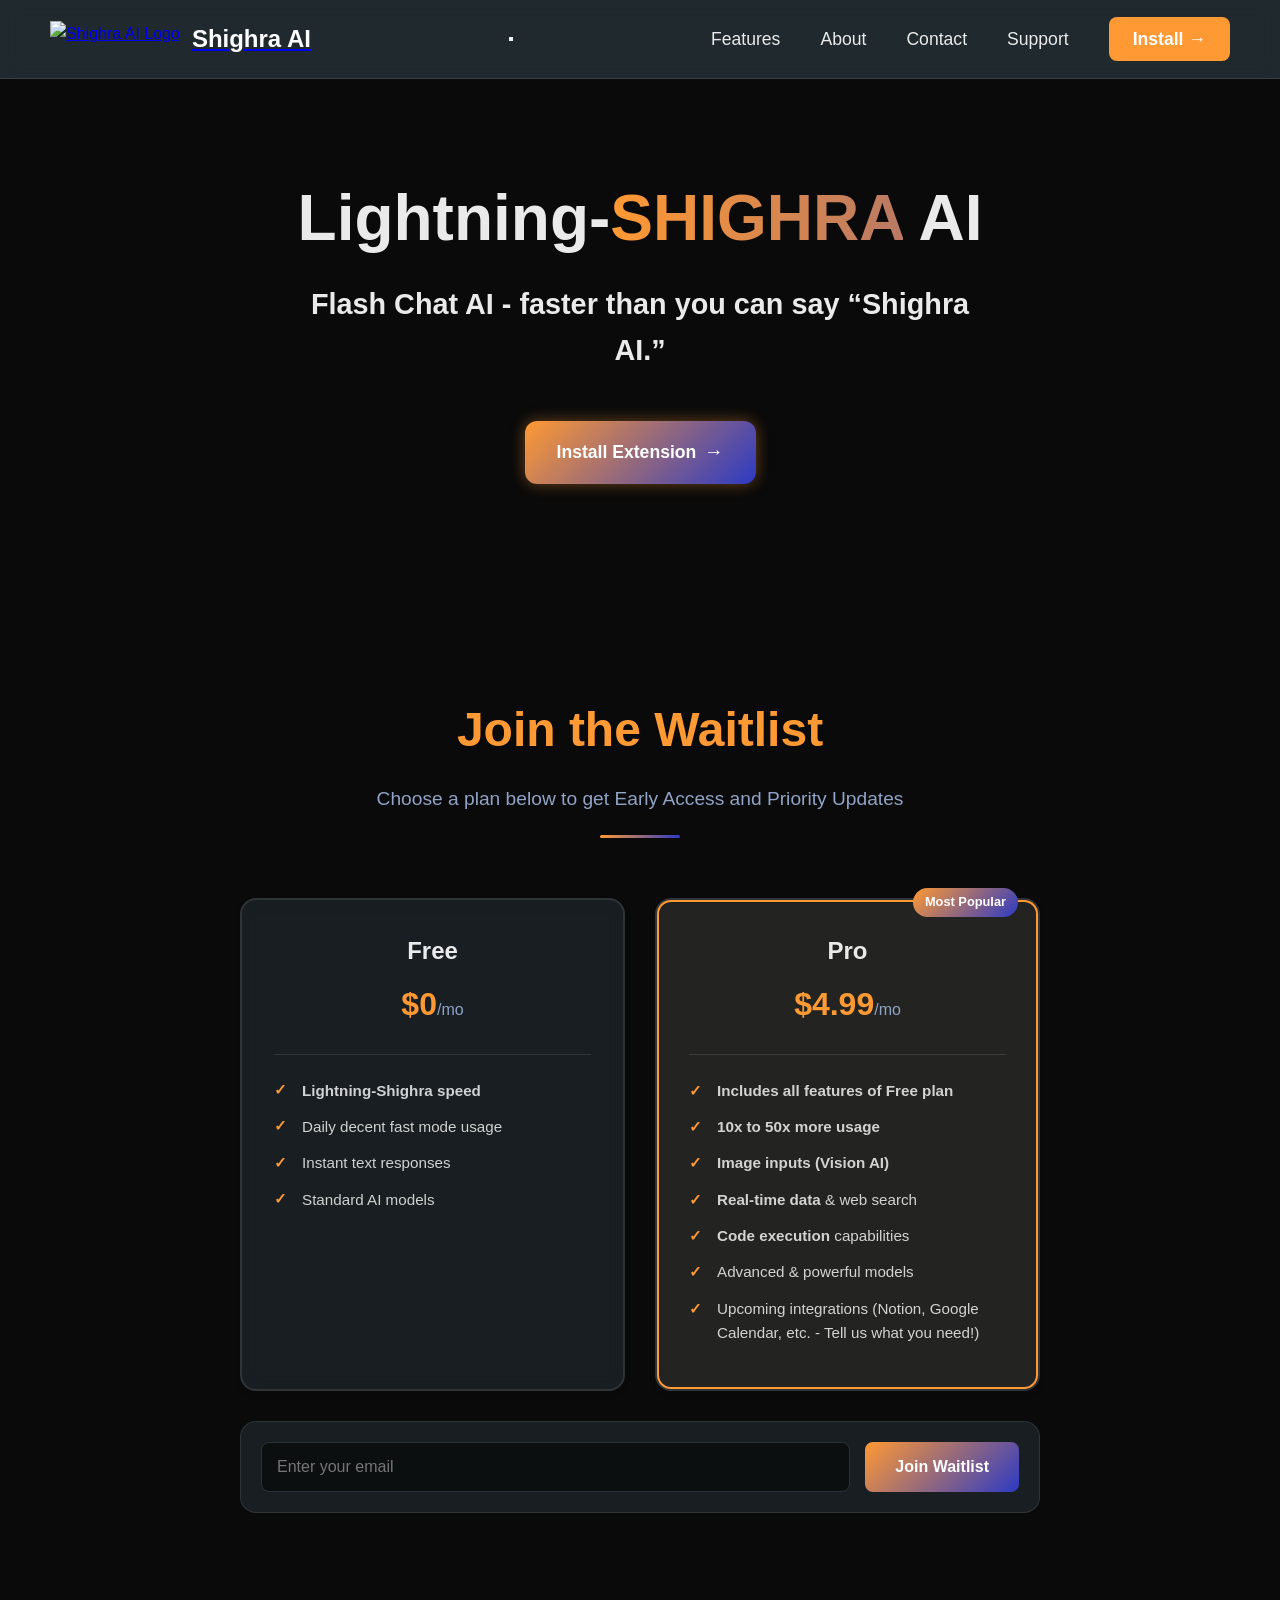
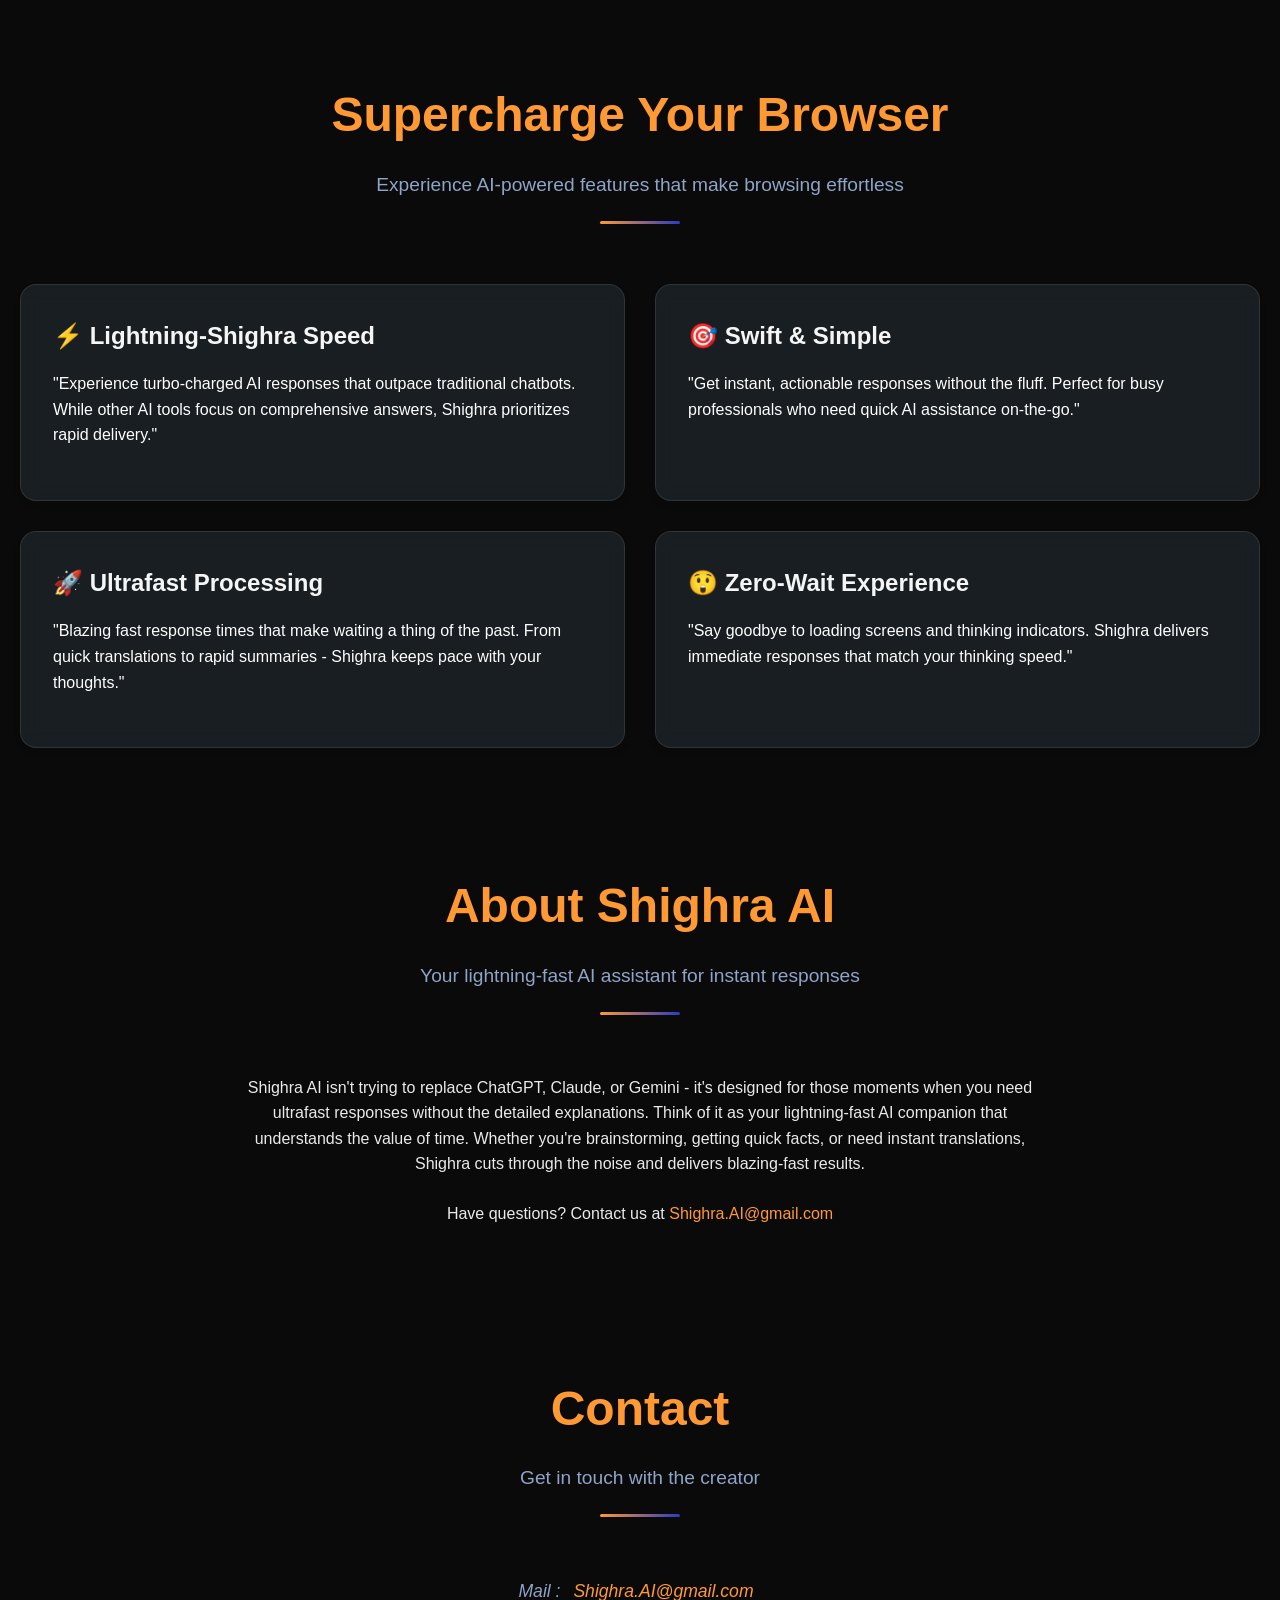
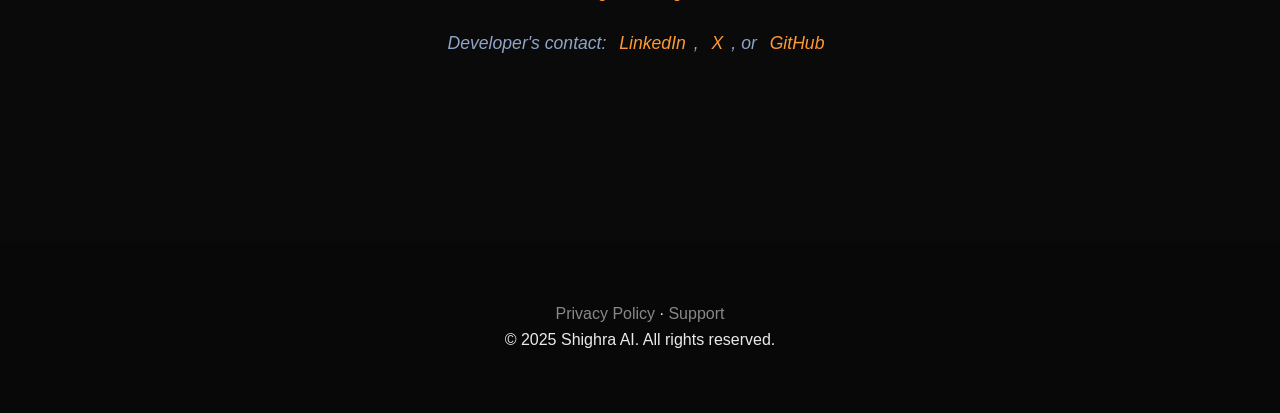
==== commit 5d7f4e15: "improve seo" ====
--- a/index.html
+++ b/index.html
@@ -4,33 +4,36 @@
 <head>
     <meta charset="UTF-8">
     <meta name="viewport" content="width=device-width, initial-scale=1.0">
-    <title>Shighra AI - Lightning Fast AI Browser Extension | Instant Summaries & Translation</title>
+    <title>Shighra AI - Ultrafast AI Browser Extension</title>
     <meta name="description"
-        content="Get instant AI-powered summaries, translations, and answers while browsing. Shighra AI browser extension responds in 0.1s with 50K+ active users. Install free today!">
+        content="Get instant AI-powered summaries, translations, and answers while browsing. Shighra AI extension responds in 0.1s. Join 50K+ users today!">
     <meta name="keywords"
-        content="shighra, lightning fast AI, Shighra AI, ultrafast AI responses, instant AI replies, quick AI assistant, lightning-shighra, faster than ChatGPT, faster than Claude, faster than Gemini, speed AI chrome extension, rapid AI responses, swift AI tool, blazing fast AI, turbo AI assistant, Make in India AI, Indian AI innovation, make in India, Desi ai">
+        content="Shighra AI, ultrafast AI extension, instant AI, free ai assistant, faster than ChatGPT, AI summarizer extension, translation AI tool, rapid AI responses, Indian AI">
     <meta name="author" content="Shighra AI">
-    <meta name="robots" content="index, follow">
+    <meta name="robots" content="index, follow, max-snippet:-1, max-image-preview:large, max-video-preview:-1">
+    <meta name="theme-color" content="#FF9933">
     <link rel="canonical" href="https://shighraai.github.io/">
 
     <!-- Open Graph / Facebook -->
     <meta property="og:type" content="website">
-    <meta property="og:url" content="https://shighraai.github.io">
-    <meta property="og:title" content="Shighra AI - Lightning Fast AI Browser Extension">
+    <meta property="og:url" content="https://shighraai.github.io/">
+    <meta property="og:title" content="Shighra AI - Ultrafast AI Browser Extension">
     <meta property="og:description"
-        content="Get instant AI-powered summaries, translations, and answers while browsing. Responds in 0.1s with 50K+ active users.">
+        content="Experience blazing fast AI summaries and translations directly in your browser. Responds in under 0.1 seconds.">
     <meta property="og:image" content="https://www.shighraai.com/assets/logo/logo-circle-color-bg.png">
+    <meta property="og:image:alt" content="Shighra AI Logo">
     <meta property="og:image:width" content="1200">
     <meta property="og:image:height" content="630">
     <meta property="og:site_name" content="Shighra AI">
 
     <!-- Twitter -->
     <meta name="twitter:card" content="summary_large_image">
-    <meta name="twitter:url" content="https://shighraai.github.io">
-    <meta name="twitter:title" content="Shighra AI - Lightning Fast AI Browser Extension">
+    <meta name="twitter:url" content="https://shighraai.github.io/">
+    <meta name="twitter:title" content="Shighra AI - Ultrafast AI Browser Extension">
     <meta name="twitter:description"
-        content="Get instant AI-powered summaries, translations, and answers while browsing. Responds in 0.1s with 50K+ active users.">
+        content="Experience blazing fast AI summaries and translations directly in your browser. Responds in under 0.1 seconds.">
     <meta name="twitter:image" content="https://www.shighraai.com/assets/logo/logo-circle-color-bg.png">
+    <meta name="twitter:image:alt" content="Shighra AI Logo">
 
     <!-- Favicon -->
     <link rel="icon" href="assets/logo-icon/icon48.png" sizes="48x48">
@@ -50,12 +53,18 @@
       "@type": "SoftwareApplication",
       "name": "Shighra AI",
       "description": "Lightning-fast AI browser extension for instant summaries, translations, and intelligent browsing assistance",
-      "applicationCategory": "BrowserExtension",
+      "applicationCategory": "BrowserApplication",
       "operatingSystem": "Chrome, Firefox, Edge",
+      "featureList": [
+        "Instant text summaries",
+        "Lightning fast translations",
+        "Zero-wait AI responses",
+        "Browser text selection integration"
+      ],
       "offers": {
         "@type": "Offer",
         "price": "0",
-        "priceCurrency": "INR"
+        "priceCurrency": "USD"
       },
       "aggregateRating": {
         "@type": "AggregateRating",
@@ -207,7 +216,7 @@
                 <h2>About Shighra AI</h2>
                 <p class="section-subtitle">Your lightning-fast AI assistant for instant responses</p>
             </div>
-            <div class="about-content">
+            <article class="about-content">
                 <p>
                     Shighra AI isn't trying to replace ChatGPT, Claude, or Gemini - it's designed for those moments when
                     you need ultrafast responses without the detailed explanations. Think of it as your lightning-fast
@@ -215,7 +224,7 @@
                     or need instant translations, Shighra cuts through the noise and delivers blazing-fast results.
                 </p>
                 <p>Have questions? Contact us at <a href="mailto:Shighra.AI@gmail.com">Shighra.AI@gmail.com</a></p>
-            </div>
+            </article>
         </section>
 
         <section id="contact" class="content-section">
@@ -225,7 +234,7 @@
             </div>
 
 
-            <div class="developer-links">
+            <address class="developer-links">
                 <p>Mail : <a href="mailto:Shighra.AI@gmail.com">Shighra.AI@gmail.com</a></p>
                 <p>Developer's contact:
                     <a href="https://www.linkedin.com/in/kishorjena" target="_blank"
@@ -233,7 +242,7 @@
                     <a href="https://x.com/kishorjena01" target="_blank" rel="noopener noreferrer">X</a>, or
                     <a href="https://github.com/kishorjena" target="_blank" rel="noopener noreferrer">GitHub</a>
                 </p>
-            </div>
+            </address>
         </section>
     </main>
 
